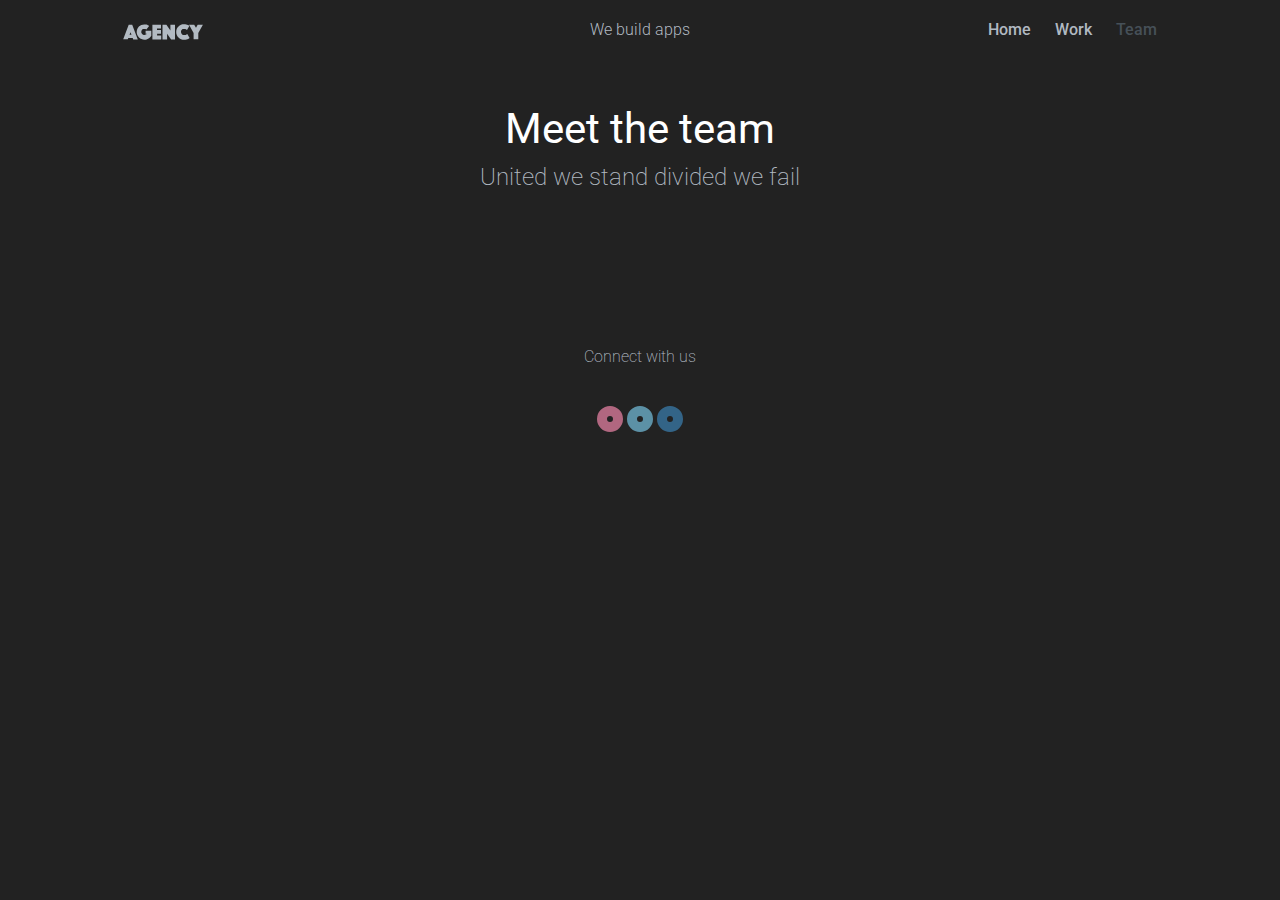
==== Carousel/index.html @ be584ca2 "added new files for crousel" ====
<!DOCTYPE html>
<html class="no-js">
    <head>
        <meta charset="utf-8">
        <meta http-equiv="X-UA-Compatible" content="IE=edge,chrome=1">
        <title>Agency - A Treehouse template</title>
        <meta name="description" content="">
        <meta name="viewport" content="width=device-width, initial-scale=1">
        <!--CSS-->
        <link href='http://fonts.googleapis.com/css?family=Roboto:400,100,300,500,700,900' rel='stylesheet' type='text/css'>
        <link rel="stylesheet" href="css/normalize.min.css">
        
        <link rel="stylesheet" href="css/main.css">
    </head>
    <body>
      <div class="row">
        <header class="row header">
          <div class="grid-third">
            <a href="index.html" class="logo "></a>
          </div>
          <div class="grid-third tagline">
            <h1 class="description">We build apps</h1>
          </div>
          <div class="grid-third">
            <nav>
              <a href="index.html">Home</a>
              <a href="work.html">Work</a>
              <a href="#" class="active">Team</a>
            </nav>
          </div>
        </header><!--/header-->
        <div class="main row">
        <div class="grid-full">
          <div class="team">
            <h2>Meet the team</h2>
            <h4>United we stand divided we fail</h4>
          </div>

          <!-- slides go here-->

          
        </div>
        </div><!--/main-->
        <footer>
          <div class="row">
            <div class="grid-full">
              <p>Connect with us</p>
              <ul class="social">
                <li>
                  <a href="#" class="pink"></a>
                  <a href="#" class="light-blue"></a>
                  <a href="#" class="dark-blue"></a>
                </li>
              </ul>
            </div>
          </div>
        </footer><!--/footer-->
        </div>
   
    </body>
</html>
---- Carousel/css/main.css ----
/*
  AGENCY - A Treehouse template
  by: http://teamtreehouse.com
  v.1.0.1
  License: MIT http://opensource.org/licenses/MIT
*/

/*Main*/


body{
  color: #B1B9C1;
  background-color: #222;
  font-size: 1em;
  font-weight: 200;
  font-family: 'Roboto', Helvetica, Arial, serif;
  width: 100%;
  text-align: center;
}

a {
  color: #5FB6E1;
  text-decoration: none;
}

a:hover {
  color: #53A4C4;
}

img {
  width: 100%;
}

ul li {
  list-style-type: none;
}

.row {
  max-width: 1100px;
  margin: 0 auto;
  padding: 0;
}


/*Typography*/
p {
  margin-bottom: 40px;
}
h1, h2 {
  font-weight: 400;
  width: 100%;
}
h1 {
  ;
}
h2 {
  font-size: 42px;
  color: rgb(255,255,255);
  margin: 40px 0 0;
}
h3 {
  font-weight: 400;
  font-size: 24px;
  margin: 40px 0 0;
  color: #465058;
}
h4 {
  font-weight: 200;
  font-size: 24px;
  margin: 10px 0 0;
}
h5 {
  font-weight: 300;
  font-size: 20px;
  margin: 10px 0 40px;
}

/*Logo*/
.logo {
  width: 80px;
  height: 24px;
  display: block;
  float: left;
  margin: 20px 0;
  background: url('../img/logo.svg') left center no-repeat;
  background-size: 80px 16px;
}
.description {
  line-height: 60px;
  width: 100%;
  font-size: 1em;
  font-weight: 300;
  margin: 0;
  padding: 0;
  display: block;
}

/*Nav*/
nav {
  float: right;
}
nav a {
  transition: .35s linear;
  padding: 0 10px;
  font-weight: 500;
  line-height: 60px;
  color: #B1B9C1;
  text-align: right;
}
nav a:last-child {
  padding-right: 0;
}
nav a:hover {
  color: #333;
}
nav a.active {
  color: #465058
}

/*Button*/
.button {
  border: 2px solid #D5DDE4;
  border-radius: 4px;
  padding: 12px 20px;
  color: #777B7E;
  transition: .35s;
  font-weight: 400;
}

.button:hover {
  border-color: #7CCEEE;
}

/*Slides*/
.slides {
  width: 100%;
  height: 100%;
  margin: 0 auto 40px;
}
.slide {
  width: 100%;
  height: 100%;
}
.slide h2 {
  margin: 25% 0 20px;
  color: #fff;
}
.slide p {
  width: 60%;
  margin: 0 20% 40px;
  font-size: 26px;
  color: #fff;
}
.slide .button {
  color: #fff;
  border-color: #fff;
  opacity: .6;
}
.slide .button:hover {
  opacity: 1;
}
.slide img {
  width: 50%;
  margin: 100px 50% 100px 10%;
}
.blue {
  background: #3E89BE;
}
.orange {
  background: #F8835A;
}
.green {
  background: #5ECE7F;
}
.yellow {
  background: #FFD365;
}


/*Footer*/
footer {
  margin: 80px 0;
  float: left;
  width: 100%;
}
.social {
  margin: 0;
  padding: 0;
}
.social li a {
  display: inline-block;
  width: 6px;
  height: 6px;
  border-radius: 50%;
  border: 10px solid #ccc;
  opacity: .65;
  transition: .35s linear;
}
.social li a:hover {
  opacity: 1;
}
.social .pink {
  border-color: #FF8DB3
}
.social .light-blue {
  border-color: #7CCEEE
}
.social .dark-blue {
  border-color: #3E89BE
}

/*Work Page*/
.frame {
  padding: 20%;
  border-radius: 10px;
  margin: 40px 10px 0;
}
.item {
  margin-bottom: 40px;
}



/*Team*/
.team {
  margin-bottom: 60px;
}
.avatar {
  width: 50%;
  display: block;
  border-radius: 50%;
  margin: 0 25%;
}

/*Grid*/
.grid-full {
  width: 100%;
  float: left;
}
.grid-half {
  width: 50%;
  float: left;
}
.grid-third {
  width: 27.33333%;
  margin: 0 3%;
  float: left;
}
.grid-fourth {
  width: 25%;
  float: left;
}
.grid-fifth {
  width: 20%;
  float: left;
}

/*Media Quiries*/
@media (max-width: 1000px) {
  .slides p {
    font-size: 18px;
  }
  .grid-fifth {
    width: 27.333333%;
    margin: 0 3%;
  }
}
@media (max-width: 700px) {
  .tagline {
    display: none;
  }
  .logo {
    display: none;
    margin: 20px auto 0;
  }
  .grid-half {
    width: 80%;
    margin: 0 10%;
  }
  .grid-third {
    width: 80%;
    margin: 0 10%;
  }
  .grid-fifth {
    width: 80%;
    margin: 0 10%;
  }
  .row {
    padding: 0 10px;
  }
  nav {
    width: 100%;
  }
  nav a {
    transition: 0s;
    width: 33.333333%;
    float: left;
    padding: 0;
    margin: 0;
    text-align: center;
  }
  .description {
    display: none;
  }
  .frame {
    margin: 40px 0 0;
  }
  .item {
    margin-bottom: 60px;
  }
  .item h3 {
    margin-top: 20px;
  }
  h4 {
    font-size: 20px;
  }
}
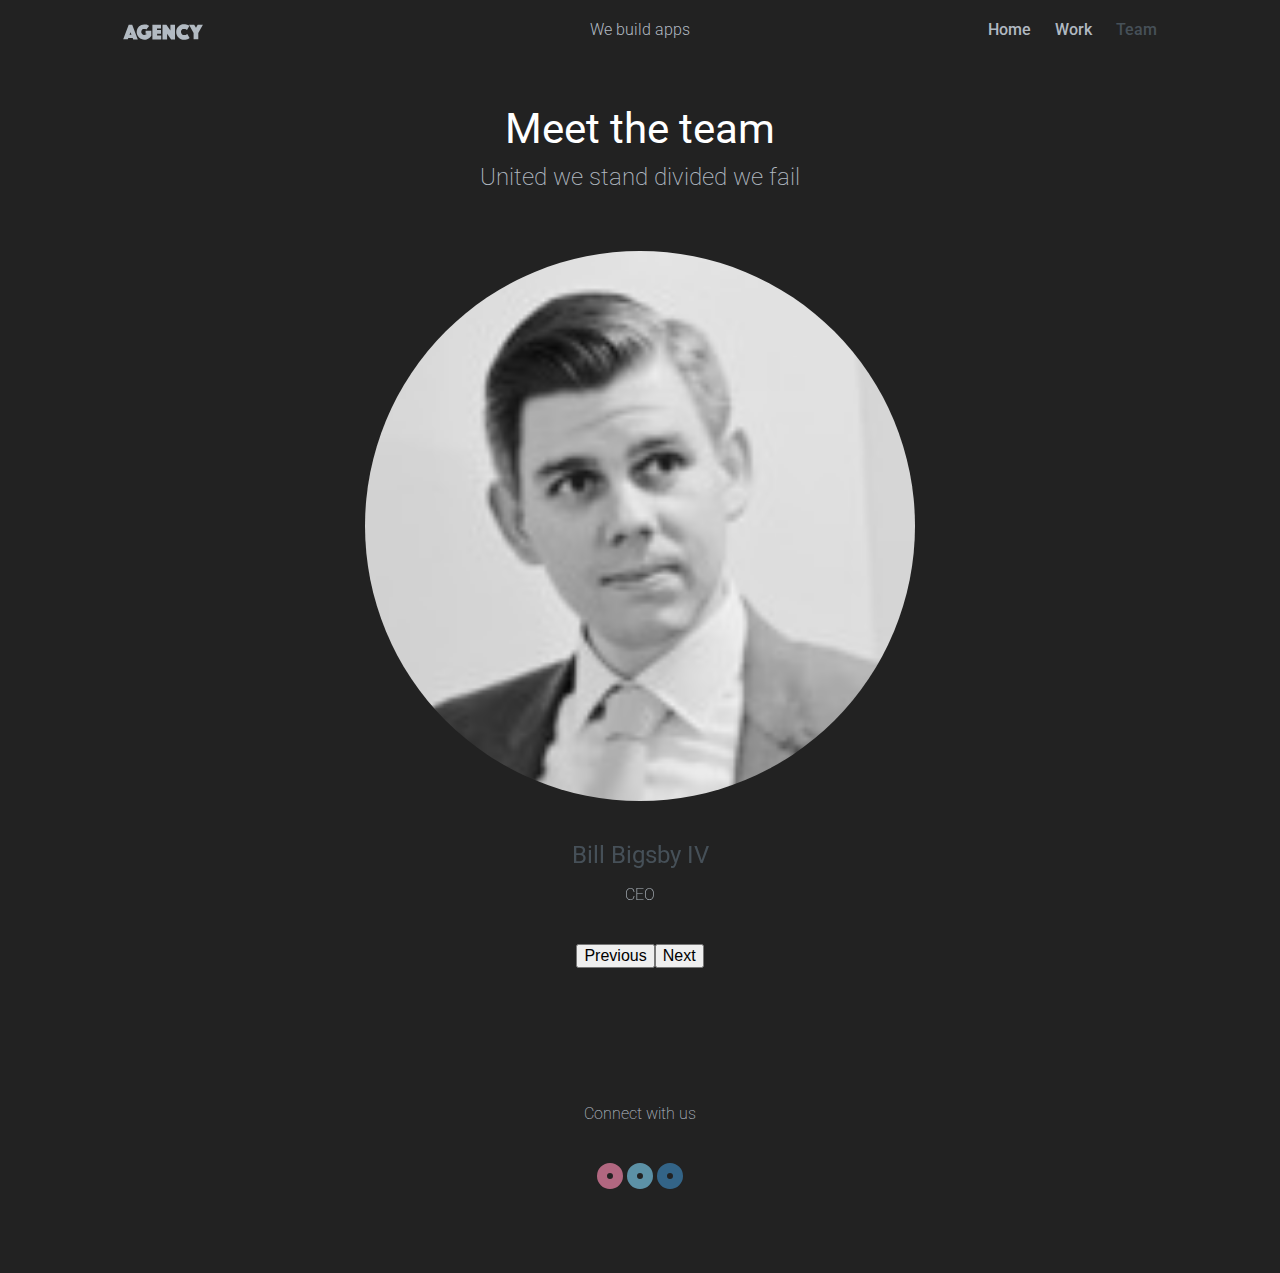
==== commit 5037bc81: "added new files for crousel" ====
--- a/Carousel/index.html
+++ b/Carousel/index.html
@@ -9,7 +9,7 @@
         <!--CSS-->
         <link href='http://fonts.googleapis.com/css?family=Roboto:400,100,300,500,700,900' rel='stylesheet' type='text/css'>
         <link rel="stylesheet" href="css/normalize.min.css">
-        
+        <link rel="stylesheet" href="js/slick/slick.css">
         <link rel="stylesheet" href="css/main.css">
     </head>
     <body>
@@ -37,8 +37,68 @@
           </div>
 
           <!-- slides go here-->
+          <div class="slides">
+            <div>
+              <img src="img/team-members/team--01.png" alt="" class="avatar" />
+              <h3>Bill Bigsby IV</h3>
+              <p>CEO</p>
+            </div><!--/1-->
+            <div>
+              <img src="img/team-members/team--02.png" alt="" class="avatar"  />
+              <h3>Jane Jewels</h3>
+              <p>CFO</p>
+            </div><!--/2-->
+            <div>
+              <img src="img/team-members/team--03.png" alt="" class="avatar"  />
+              <h3>Doughy Digital</h3>
+              <p>Lead Developer</p>
+            </div><!--/3-->
+            <div>
+              <img src="img/team-members/team--04.png" alt="" class="avatar"  />
+              <h3>Ralph Raider</h3>
+              <p>Lead Designer</p>
+            </div><!--/4-->
+            <div>
+              <img src="img/team-members/team--05.png" alt="" class="avatar"  />
+              <h3>Nolan Nitro</h3>
+              <p>Senior Developer</p>
+            </div><!--/5-->
+            <div>
+              <img src="img/team-members/team--06.png" alt="" class="avatar"  />
+              <h3>Donna Danger</h3>
+              <p>Senior Developer</p>
+            </div><!--/6-->
+            <div>
+              <img src="img/team-members/team--07.png" alt="" class="avatar"  />
+              <h3>Rebecca Roo</h3>
+              <p>Senior Designer</p>
+            </div><!--/7-->
+            <div>
+              <img src="img/team-members/team--08.png" alt="" class="avatar"  />
+              <h3>Lenny Lowes</h3>
+              <p>Senior Designer</p>
+            </div><!--/8-->
+            <div>
+              <img src="img/team-members/team--09.png" alt="" class="avatar"  />
+              <h3>Eli Elfs</h3>
+              <p>Designer</p>
+            </div><!--/9-->
+            <div>
+              <img src="img/team-members/team--10.png" alt="" class="avatar"  />
+              <h3>Trevor Tuesday</h3>
+              <p>Junior Developer</p>
+            </div><!--/10-->
+            <div>
+              <img src="img/team-members/team--11.png" alt="" class="avatar"  />
+              <h3>Tori Traffic</h3>
+              <p>Project Mangagement</p>
+            </div><!--/11-->
+            <div>
+              <img src="img/team-members/team--12.png" alt="" class="avatar"  />
+              <h3>Fido Fur</h3>
+              <p>Office Manager</p>
+            </div><!--/12-->
 
-          
         </div>
         </div><!--/main-->
         <footer>
@@ -56,6 +116,13 @@
           </div>
         </footer><!--/footer-->
         </div>
-   
+        <script src="js/jquery-1.11.2.min.js"></script>
+        <script src="js/animsition/jquery.animsition.min.js"></script>
+        <script src="js/sticky/jquery.sticky.js"></script>
+        <script src="js/slick/slick.min.js"></script>
+        <script src="js/main.js"></script>
+        <script type="text/javascript">
+          $('.slides').slick();
+        </script>
     </body>
 </html>
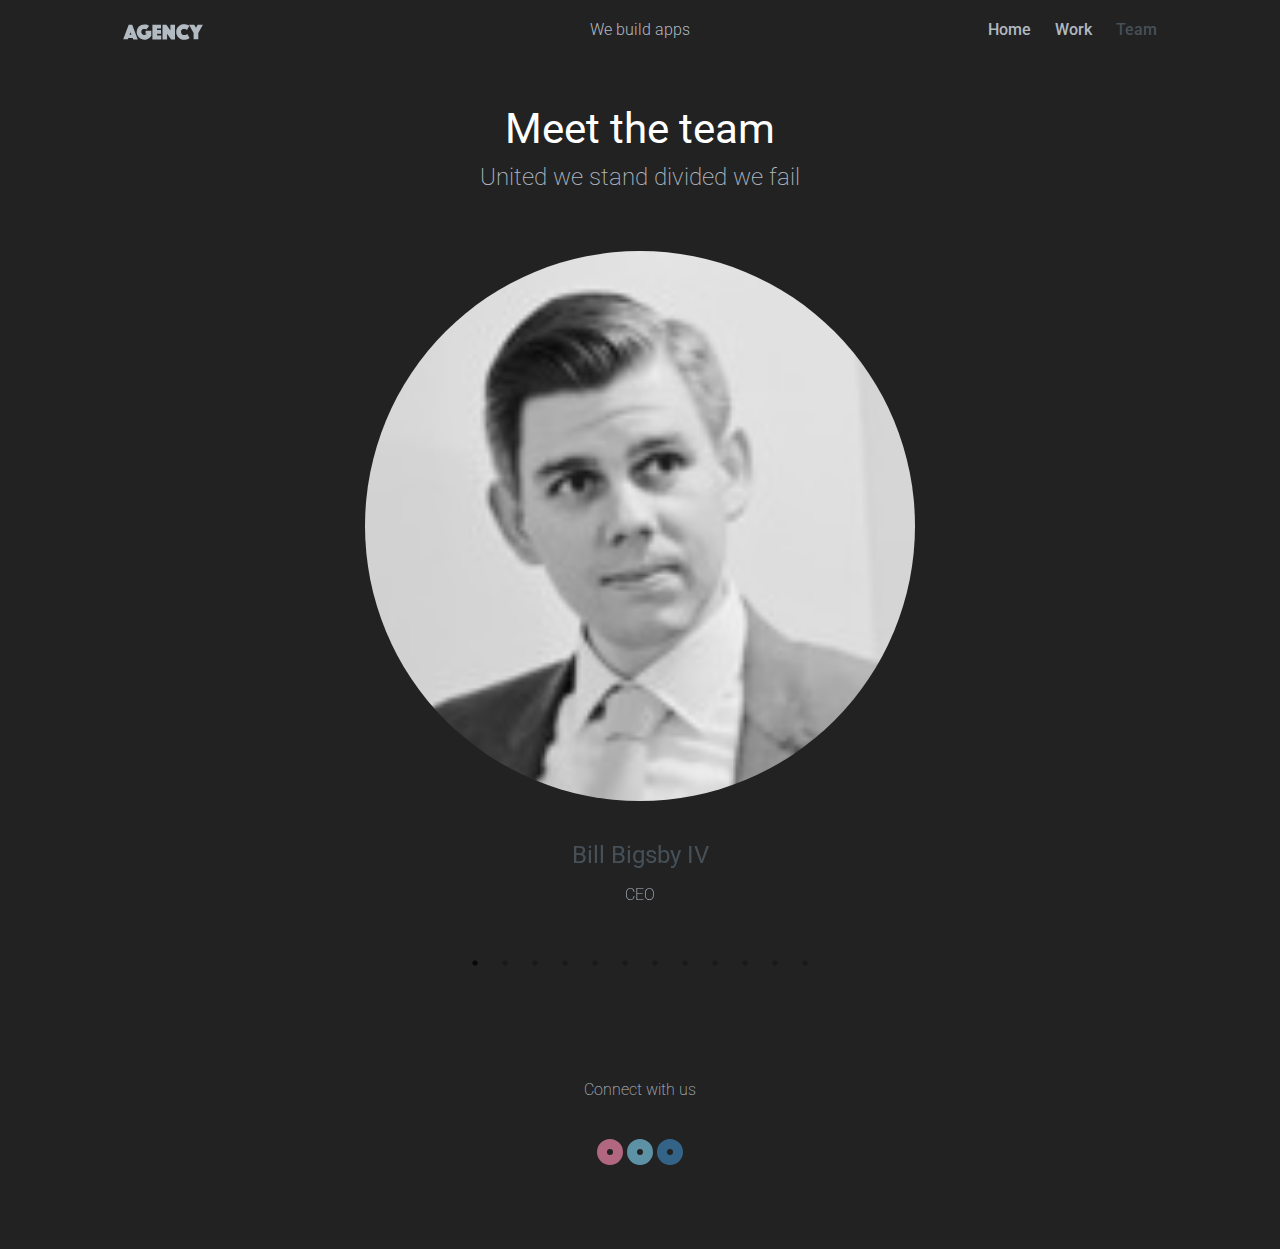
==== commit e50844ed: "added new files for crousel" ====
--- a/Carousel/index.html
+++ b/Carousel/index.html
@@ -10,6 +10,7 @@
         <link href='http://fonts.googleapis.com/css?family=Roboto:400,100,300,500,700,900' rel='stylesheet' type='text/css'>
         <link rel="stylesheet" href="css/normalize.min.css">
         <link rel="stylesheet" href="js/slick/slick.css">
+        <link rel="stylesheet" href="js/slick/slick-theme.css" media="screen" title="no title" charset="utf-8">
         <link rel="stylesheet" href="css/main.css">
     </head>
     <body>
@@ -122,7 +123,12 @@
         <script src="js/slick/slick.min.js"></script>
         <script src="js/main.js"></script>
         <script type="text/javascript">
-          $('.slides').slick();
+          $('.slides').slick({
+            fade: true,
+            autoplay: true,
+            arrows:false,
+            dots: true
+          });
         </script>
     </body>
 </html>
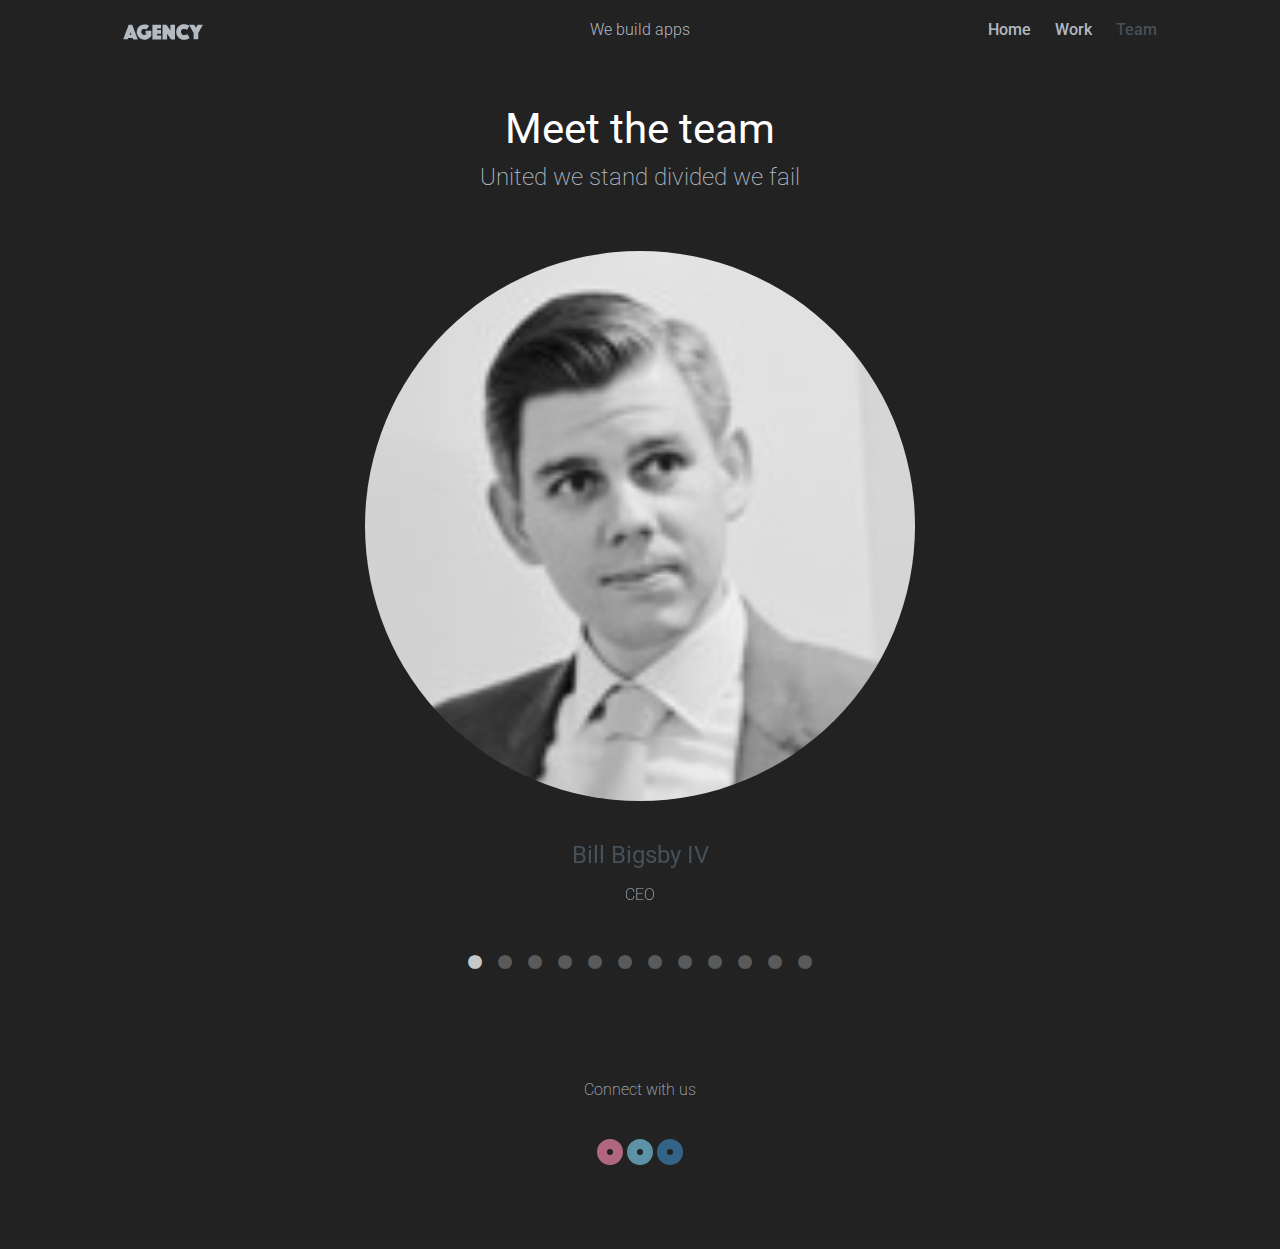
==== commit 28403b21: "added new files for crousel" ====
--- a/Carousel/index.html
+++ b/Carousel/index.html
@@ -127,7 +127,8 @@
             fade: true,
             autoplay: true,
             arrows:false,
-            dots: true
+            dots: true,
+
           });
         </script>
     </body>
--- a/Carousel/css/main.css
+++ b/Carousel/css/main.css
@@ -316,14 +316,11 @@
   }
 }
 
-
-
-
-
-
-
-
-
-
-
-
+.slick-dots li button:before {
+  font-size: 16px;
+  color: white;
+}
+.slick-dots li.slick-active button:before {
+  
+  color: white;
+}
